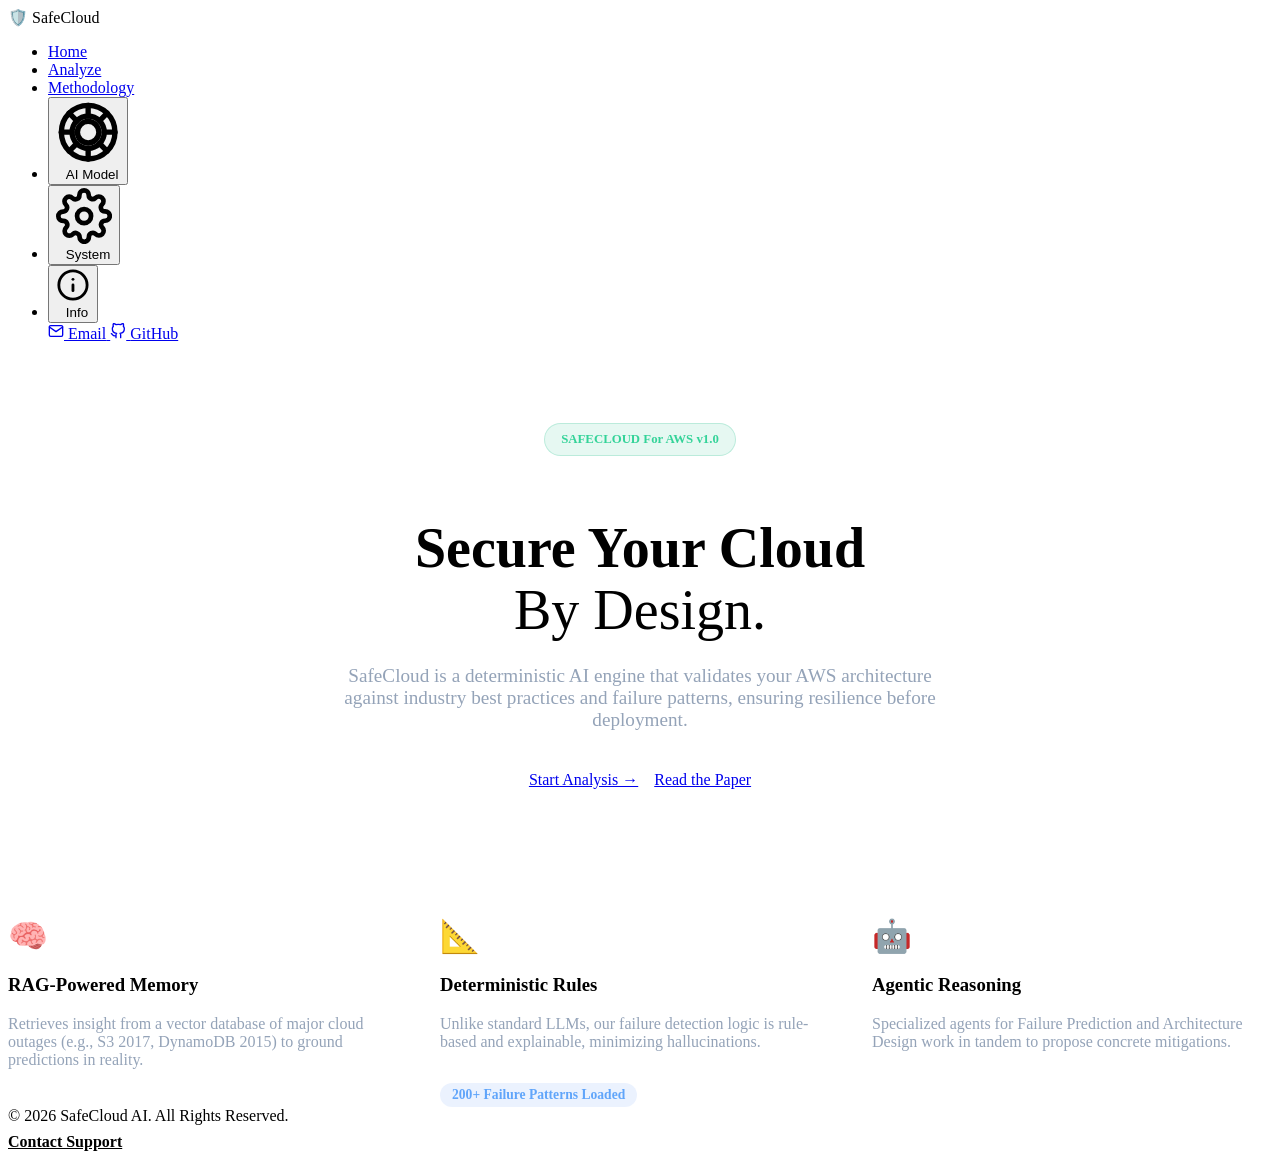
==== frontend/index.html @ f6242930 "working for multi-use case tested several times" ====
<!DOCTYPE html>
<html lang="en">

<head>
    <meta charset="UTF-8">
    <meta name="viewport" content="width=device-width, initial-scale=1.0">
    <title>SafeCloud | AWS Architecture Defense</title>
    <link rel="stylesheet" href="/static/style.css">
    <link href="https://fonts.googleapis.com/css2?family=Inter:wght@400;500;700;800&display=swap" rel="stylesheet">
</head>

<body>
    <header>
        <div class="logo">
            🛡️ <span>SafeCloud</span>
        </div>
        <nav>
            <ul>
                <li><a href="/" class="active">Home</a></li>
                <li><a href="/analyze">Analyze</a></li>
                <li><a href="/methodology">Methodology</a></li>

                <!-- Modern Icon Buttons -->
                <li>
                    <button class="nav-icon-btn" onclick="openAIModal()" title="AI Model Selection">
                        <svg class="nav-icon-svg" viewBox="0 0 24 24" fill="none" stroke="currentColor" stroke-width="2"
                            stroke-linecap="round" stroke-linejoin="round">
                            <path d="M12 2a10 10 0 1 0 10 10 10 10 0 0 0-10-10zm0 14a4 4 0 1 1 4-4 4 4 0 0 1-4 4z">
                            </path>
                            <path d="M12 12m-6 0a6 6 0 1 0 12 0a6 6 0 1 0-12 0"></path>
                            <path d="M12 2v4"></path>
                            <path d="M12 18v4"></path>
                            <path d="M4.93 4.93l2.83 2.83"></path>
                            <path d="M16.24 16.24l2.83 2.83"></path>
                            <path d="M2 12h4"></path>
                            <path d="M18 12h4"></path>
                            <path d="M4.93 19.07l2.83-2.83"></path>
                            <path d="M16.24 7.76l2.83-2.83"></path>
                        </svg>
                        <span style="margin-left: 0.5rem; font-weight: 500;">AI Model</span>
                    </button>
                </li>
                <li>
                    <button class="nav-icon-btn" onclick="openSettingsModal()" title="System Settings">
                        <svg class="nav-icon-svg" viewBox="0 0 24 24" fill="none" stroke="currentColor" stroke-width="2"
                            stroke-linecap="round" stroke-linejoin="round">
                            <circle cx="12" cy="12" r="3"></circle>
                            <path
                                d="M19.4 15a1.65 1.65 0 0 0 .33 1.82l.06.06a2 2 0 0 1 0 2.83 2 2 0 0 1-2.83 0l-.06-.06a1.65 1.65 0 0 0-1.82-.33 1.65 1.65 0 0 0-1 1.51V21a2 2 0 0 1-2 2 2 2 0 0 1-2-2v-.09A1.65 1.65 0 0 0 9 19.4a1.65 1.65 0 0 0-1.82.33l-.06.06a2 2 0 0 1-2.83 0 2 2 0 0 1 0-2.83l.06-.06a1.65 1.65 0 0 0 .33-1.82 1.65 1.65 0 0 0-1.51-1H3a2 2 0 0 1-2-2 2 2 0 0 1 2-2h.09A1.65 1.65 0 0 0 4.6 9a1.65 1.65 0 0 0-.33-1.82l-.06-.06a2 2 0 0 1 0-2.83 2 2 0 0 1 2.83 0l.06.06a1.65 1.65 0 0 0 1.82.33H9a1.65 1.65 0 0 0 1-1.51V3a2 2 0 0 1 2-2 2 2 0 0 1 2 2v.09a1.65 1.65 0 0 0 1 1.51 1.65 1.65 0 0 0 1.82-.33l.06-.06a2 2 0 0 1 2.83 0 2 2 0 0 1 0 2.83l-.06.06a1.65 1.65 0 0 0-.33 1.82V9a1.65 1.65 0 0 0 1.51 1H21a2 2 0 0 1 2 2 2 2 0 0 1-2 2h-.09a1.65 1.65 0 0 0-1.51 1z">
                            </path>
                        </svg>
                        <span style="margin-left: 0.5rem; font-weight: 500;">System</span>
                    </button>
                </li>

                <li class="info-dropdown">
                    <button class="nav-icon-btn" title="More Info">
                        <svg class="nav-icon-svg" viewBox="0 0 24 24" fill="none" stroke="currentColor" stroke-width="2"
                            stroke-linecap="round" stroke-linejoin="round">
                            <circle cx="12" cy="12" r="10"></circle>
                            <line x1="12" y1="16" x2="12" y2="12"></line>
                            <line x1="12" y1="8" x2="12.01" y2="8"></line>
                        </svg>
                        <span style="margin-left: 0.5rem; font-weight: 500;">Info</span>
                    </button>
                    <div class="info-content">
                        <a href="mailto:contact@safecloud.ai" class="icon-link">
                            <svg width="16" height="16" viewBox="0 0 24 24" fill="none" stroke="currentColor"
                                stroke-width="2" stroke-linecap="round" stroke-linejoin="round">
                                <path d="M4 4h16c1.1 0 2 .9 2 2v12c0 1.1-.9 2-2 2H4c-1.1 0-2-.9-2-2V6c0-1.1.9-2 2-2z">
                                </path>
                                <polyline points="22,6 12,13 2,6"></polyline>
                            </svg>
                            <span>Email</span>
                        </a>
                        <a href="https://github.com/safecloud/aws-failure-detector" target="_blank" class="icon-link">
                            <svg width="16" height="16" viewBox="0 0 24 24" fill="none" stroke="currentColor"
                                stroke-width="2" stroke-linecap="round" stroke-linejoin="round">
                                <path
                                    d="M9 19c-5 1.5-5-2.5-7-3m14 6v-3.87a3.37 3.37 0 0 0-.94-2.61c3.14-.35 6.44-1.54 6.44-7A5.44 5.44 0 0 0 20 4.77 5.07 5.07 0 0 0 19.91 1S18.73.65 16 2.48a13.38 13.38 0 0 0-7 0C6.27.65 5.09 1 5.09 1A5.07 5.07 0 0 0 5 4.77a5.44 5.44 0 0 0-1.5 3.78c0 5.42 3.3 6.61 6.44 7A3.37 3.37 0 0 0 9 18.13V22">
                                </path>
                            </svg>
                            <span>GitHub</span>
                        </a>
                    </div>
                </li>
            </ul>
        </nav>
    </header>

    <!-- 🤖 AI Modal (Model & Provider Selection) -->
    <div id="aiModal" class="modal-overlay"
        style="display: none; position: fixed; top: 0; left: 0; width: 100%; height: 100%; z-index: 1000; justify-content: center; align-items: center;">
        <div class="card"
            style="width: 450px; background: #0f172a; border: 1px solid #3b82f6; box-shadow: 0 0 20px rgba(59, 130, 246, 0.2);">
            <div
                style="display: flex; justify-content: space-between; align-items: center; margin-bottom: 1.5rem; border-bottom: 1px solid #1e293b; padding-bottom: 1rem;">
                <h3 style="margin: 0; display: flex; align-items: center; gap: 0.5rem;">
                    <svg width="24" height="24" viewBox="0 0 24 24" fill="none" stroke="#3b82f6" stroke-width="2">
                        <path d="M12 2a10 10 0 1 0 10 10 10 10 0 0 0-10-10zm0 14a4 4 0 1 1 4-4 4 4 0 0 1-4 4z"></path>
                    </svg>
                    AI Configuration
                </h3>
                <button onclick="closeAIModal()"
                    style="background: none; border: none; color: #64748b; font-size: 1.5rem; cursor: pointer;">&times;</button>
            </div>

            <div class="input-group">
                <label style="color: #94a3b8; font-size: 0.9rem; margin-bottom: 0.5rem; display: block;">API
                    Provider</label>
                <select id="modalProviderSelect" onchange="syncProviderSelection()"
                    style="width: 100%; padding: 0.8rem; background: #1e293b; border: 1px solid #334155; color: white; border-radius: 6px;">
                    <option value="openrouter">OpenRouter (Recommended)</option>
                    <option value="openai">OpenAI Direct</option>
                    <option value="other">Other (Custom URL)</option>
                </select>
                <input type="text" id="modalCustomProvider" placeholder="Enter custom provider..."
                    style="display: none; width: 100%; padding: 0.8rem; margin-top: 0.5rem; background: #0f172a; border: 1px solid #3b82f6; color: white; border-radius: 6px;">
            </div>

            <div class="input-group">
                <label style="color: #94a3b8; font-size: 0.9rem; margin-bottom: 0.5rem; display: block;">API Key</label>
                <input type="password" id="modalApiKey" placeholder="sk-..."
                    style="width: 100%; padding: 0.8rem; background: #1e293b; border: 1px solid #334155; color: white; border-radius: 6px; font-family: monospace;">
            </div>

            <div class="input-group">
                <label style="color: #94a3b8; font-size: 0.9rem; margin-bottom: 0.5rem; display: block;">Select
                    Model</label>
                <select id="modalModelSelect" onchange="syncModelSelection()"
                    style="width: 100%; padding: 0.8rem; background: #1e293b; border: 1px solid #334155; color: white; border-radius: 6px;">
                    <optgroup label="Google">
                        <option value="google/gemini-2.0-flash-exp:free">Gemini 2.0 Flash (Free)</option>
                        <option value="google/gemini-pro-1.5">Gemini 1.5 Pro</option>
                    </optgroup>
                    <optgroup label="Meta">
                        <option value="meta-llama/llama-3.2-3b-instruct:free">Llama 3.2 3B (Free)</option>
                        <option value="meta-llama/llama-3-70b-instruct">Llama 3 70B</option>
                    </optgroup>
                    <optgroup label="OpenAI">
                        <option value="openai/gpt-4o-mini">GPT-4o Mini</option>
                        <option value="openai/gpt-4o">GPT-4o</option>
                        <option value="openai/o1-preview">OpenAI o1</option>
                    </optgroup>
                    <optgroup label="Anthropic">
                        <option value="anthropic/claude-3.5-sonnet">Claude 3.5 Sonnet</option>
                        <option value="anthropic/claude-3-opus">Claude 3 Opus</option>
                    </optgroup>
                    <optgroup label="Custom">
                        <option value="other">Other (Custom)</option>
                    </optgroup>
                </select>
                <!-- Hidden Input for Custom Model -->
                <input type="text" id="modalCustomModel" placeholder="Enter custom model ID..."
                    style="display: none; width: 100%; padding: 0.8rem; margin-top: 0.5rem; background: #0f172a; border: 1px solid #3b82f6; color: white; border-radius: 6px;">
            </div>

            <div style="text-align: right; margin-top: 1.5rem;">
                <button onclick="saveAISelection()" class="btn" style="width: 100%;">Save AI Settings</button>
            </div>
        </div>
    </div>

    <!-- ⚙️ Settings Modal (Environment) -->
    <div id="settingsModal" class="modal-overlay"
        style="display: none; position: fixed; top: 0; left: 0; width: 100%; height: 100%; z-index: 1000; justify-content: center; align-items: center;">
        <div class="card"
            style="width: 450px; background: #0f172a; border: 1px solid #10b981; box-shadow: 0 0 20px rgba(16, 185, 129, 0.2);">
            <div
                style="display: flex; justify-content: space-between; align-items: center; margin-bottom: 1.5rem; border-bottom: 1px solid #1e293b; padding-bottom: 1rem;">
                <h3 style="margin: 0; display: flex; align-items: center; gap: 0.5rem;">
                    <svg width="24" height="24" viewBox="0 0 24 24" fill="none" stroke="#10b981" stroke-width="2">
                        <circle cx="12" cy="12" r="3"></circle>
                        <path
                            d="M19.4 15a1.65 1.65 0 0 0 .33 1.82l.06.06a2 2 0 0 1 0 2.83 2 2 0 0 1-2.83 0l-.06-.06a1.65 1.65 0 0 0-1.82-.33 1.65 1.65 0 0 0-1 1.51V21a2 2 0 0 1-2 2 2 2 0 0 1-2-2v-.09A1.65 1.65 0 0 0 9 19.4a1.65 1.65 0 0 0-1.82.33l-.06.06a2 2 0 0 1-2.83 0 2 2 0 0 1 0-2.83l.06-.06a1.65 1.65 0 0 0 .33-1.82 1.65 1.65 0 0 0-1.51-1H3a2 2 0 0 1-2-2 2 2 0 0 1 2-2h.09A1.65 1.65 0 0 0 4.6 9a1.65 1.65 0 0 0-.33-1.82l-.06-.06a2 2 0 0 1 0-2.83 2 2 0 0 1 2.83 0l.06.06a1.65 1.65 0 0 0 1.82.33H9a1.65 1.65 0 0 0 1-1.51V3a2 2 0 0 1 2-2 2 2 0 0 1 2 2v.09a1.65 1.65 0 0 0 1 1.51 1.65 1.65 0 0 0 1.82-.33l.06-.06a2 2 0 0 1 2.83 0 2 2 0 0 1 0 2.83l-.06.06a1.65 1.65 0 0 0-.33 1.82V9a1.65 1.65 0 0 0 1.51 1H21a2 2 0 0 1 2 2 2 2 0 0 1-2 2h-.09a1.65 1.65 0 0 0-1.51 1z">
                        </path>
                    </svg>
                    System Settings
                </h3>
                <button onclick="closeSettingsModal()"
                    style="background: none; border: none; color: #64748b; font-size: 1.5rem; cursor: pointer;">&times;</button>
            </div>

            <!-- Mode Toggle -->
            <div class="input-group"
                style="background: #1e293b; padding: 1rem; border-radius: 8px; border: 1px solid #334155;">
                <label style="display: block; margin-bottom: 0.5rem; color: #94a3b8; font-size: 0.9rem;">Execution
                    Mode</label>
                <div style="display: flex; gap: 1rem;">
                    <label style="display: flex; align-items: center; gap: 0.5rem; cursor: pointer; color: white;">
                        <input type="radio" name="execMode" value="online" checked onchange="toggleModeUI()">
                        🌍 Online (Live API)
                    </label>
                    <label style="display: flex; align-items: center; gap: 0.5rem; cursor: pointer; color: white;">
                        <input type="radio" name="execMode" value="local" onchange="toggleModeUI()">
                        💻 Local (Offline Sim)
                    </label>
                </div>
            </div>

            <!-- Offline Message (conditionally shown) -->
            <div id="offlineConfig"
                style="display: none; margin-top: 1rem; padding: 1rem; background: rgba(16, 185, 129, 0.1); border: 1px solid rgba(16, 185, 129, 0.3); border-radius: 6px; color: #34d399;">
                ✅ <strong>Offline Mode Active:</strong> Analysis will run using the local simulation engine.
            </div>

            <div style="text-align: right; margin-top: 1.5rem;">
                <button onclick="saveSystemSettings()" class="btn" style="width: 100%; background: #10b981;">Save
                    Configuration</button>
            </div>
        </div>
    </div>

    <main>
        <div style="text-align: center; padding: 4rem 0;">
            <div
                style="display: inline-block; padding: 0.5rem 1rem; background: rgba(16, 185, 129, 0.1); color: #34d399; border-radius: 999px; font-size: 0.8rem; font-weight: 600; margin-bottom: 1.5rem; border: 1px solid rgba(16, 185, 129, 0.2);">
                SAFECLOUD For AWS v1.0
            </div>
            <h1 style="font-size: 3.5rem; margin-bottom: 1.5rem; line-height: 1.1;">
                Secure Your Cloud<br>
                <span style="color: var(--text-secondary); font-weight: 400;">By Design.</span>
            </h1>
            <p style="font-size: 1.2rem; color: #94a3b8; max-width: 600px; margin: 0 auto 2.5rem;">
                SafeCloud is a deterministic AI engine that validates your AWS architecture against industry best
                practices and failure patterns, ensuring resilience before deployment.
            </p>
            <div style="display: flex; gap: 1rem; justify-content: center;">
                <a href="/analyze" class="btn">Start Analysis &rarr;</a>
                <a href="/methodology" class="btn btn-secondary">Read the Paper</a>
            </div>
        </div>

        <div
            style="display: grid; grid-template-columns: repeat(auto-fit, minmax(300px, 1fr)); gap: 2rem; margin-top: 4rem;">
            <div class="card">
                <div style="font-size: 2rem; margin-bottom: 1rem;">🧠</div>
                <h3>RAG-Powered Memory</h3>
                <p style="color: #94a3b8;">Retrieves insight from a vector database of major cloud outages (e.g., S3
                    2017, DynamoDB 2015) to ground predictions in reality.</p>
            </div>
            <div class="card">
                <div style="font-size: 2rem; margin-bottom: 1rem;">📐</div>
                <h3>Deterministic Rules</h3>
                <p style="color: #94a3b8;">Unlike standard LLMs, our failure detection logic is rule-based and
                    explainable, minimizing hallucinations.</p>
                <div
                    style="margin-top: 1rem; display: inline-block; background: rgba(59, 130, 246, 0.1); color: #60a5fa; padding: 4px 12px; border-radius: 99px; font-size: 0.85rem; font-weight: 600;">
                    200+ Failure Patterns Loaded
                </div>
            </div>
            <div class="card">
                <div style="font-size: 2rem; margin-bottom: 1rem;">🤖</div>
                <h3>Agentic Reasoning</h3>
                <p style="color: #94a3b8;">Specialized agents for Failure Prediction and Architecture Design work in
                    tandem to propose concrete mitigations.</p>
            </div>
        </div>
    </main>

    <footer>
        <div style="margin-bottom: 0.5rem;">&copy; 2026 SafeCloud AI. All Rights Reserved.</div>
        <div>
            <a href="mailto:contact@safecloud.ai" style="color: var(--accent-green); font-weight: 600;">Contact
                Support</a>
        </div>
    </footer>

    <script src="/static/app.js"></script>
    <script>
        // Inline Modal Logic for Global Navbar
        function openAIModal() {
            document.getElementById('aiModal').style.display = 'flex';

            // Load Saved Provider
            const savedP = localStorage.getItem('safecloud_online_provider') || 'openrouter';
            const selP = document.getElementById('modalProviderSelect');

            if (['openrouter', 'openai'].includes(savedP)) selP.value = savedP;
            else {
                selP.value = 'other';
                document.getElementById('modalCustomProvider').style.display = 'block';
                document.getElementById('modalCustomProvider').value = savedP;
            }

            // Load Key
            document.getElementById('modalApiKey').value = localStorage.getItem('safecloud_api_key') || '';

            // Load Saved Model
            const saved = localStorage.getItem('safecloud_model') || 'google/gemini-2.0-flash-exp:free';
            const sel = document.getElementById('modalModelSelect');
            let exists = false;
            for (let opt of sel.options) if (opt.value === saved) exists = true;

            if (exists) { sel.value = saved; }
            else {
                sel.value = 'other';
                document.getElementById('modalCustomModel').style.display = 'block';
                document.getElementById('modalCustomModel').value = saved;
            }
        }
        function closeAIModal() { document.getElementById('aiModal').style.display = 'none'; }

        function openSettingsModal() {
            document.getElementById('settingsModal').style.display = 'flex';

            // Determine Mode (Local vs Online)
            // If the ACTIVE provider is simulation, we are in local mode.
            const currentProvider = localStorage.getItem('safecloud_provider') || 'openrouter';
            let isLocal = (currentProvider === 'simulation');

            // Set Radio Buttons
            document.querySelector(`input[name="execMode"][value="${isLocal ? 'local' : 'online'}"]`).checked = true;

            toggleModeUI();
        }

        function closeSettingsModal() { document.getElementById('settingsModal').style.display = 'none'; }

        // Sync Dropdowns
        function syncModelSelection() {
            const val = document.getElementById('modalModelSelect').value;
            document.getElementById('modalCustomModel').style.display = (val === 'other') ? 'block' : 'none';
        }
        function syncProviderSelection() {
            const val = document.getElementById('modalProviderSelect').value;
            document.getElementById('modalCustomProvider').style.display = (val === 'other') ? 'block' : 'none';
        }

        function toggleModeUI() {
            const mode = document.querySelector('input[name="execMode"]:checked').value;
            document.getElementById('offlineConfig').style.display = (mode === 'local') ? 'block' : 'none';
            // No online config in settings anymore
        }

        function saveAISelection() {
            // Save Provider
            let prov = document.getElementById('modalProviderSelect').value;
            if (prov === 'other') prov = document.getElementById('modalCustomProvider').value;
            localStorage.setItem('safecloud_online_provider', prov);

            // Save Key
            const key = document.getElementById('modalApiKey').value;
            localStorage.setItem('safecloud_api_key', key);

            // Save Model
            let val = document.getElementById('modalModelSelect').value;
            if (val === 'other') val = document.getElementById('modalCustomModel').value;
            if (!val) return alert("Enter a model ID");
            localStorage.setItem('safecloud_model', val);

            // If we are currently in "Online" mode (not simulation), update the ACTIVE provider too
            const currentActive = localStorage.getItem('safecloud_provider');
            if (currentActive !== 'simulation') {
                localStorage.setItem('safecloud_provider', prov);
            }

            closeAIModal();
            alert("Updated AI Configuration!");
        }

        function saveSystemSettings() {
            const mode = document.querySelector('input[name="execMode"]:checked').value;

            if (mode === 'local') {
                localStorage.setItem('safecloud_provider', 'simulation');
            } else {
                // If switching to online, restore the preferred online provider
                const onlineProv = localStorage.getItem('safecloud_online_provider') || 'openrouter';
                localStorage.setItem('safecloud_provider', onlineProv);
            }

            closeSettingsModal();
            alert("Updated System Mode: " + (mode === 'local' ? 'Offline Simulation' : 'Online API'));
        }
    </script>
</body>

</html>
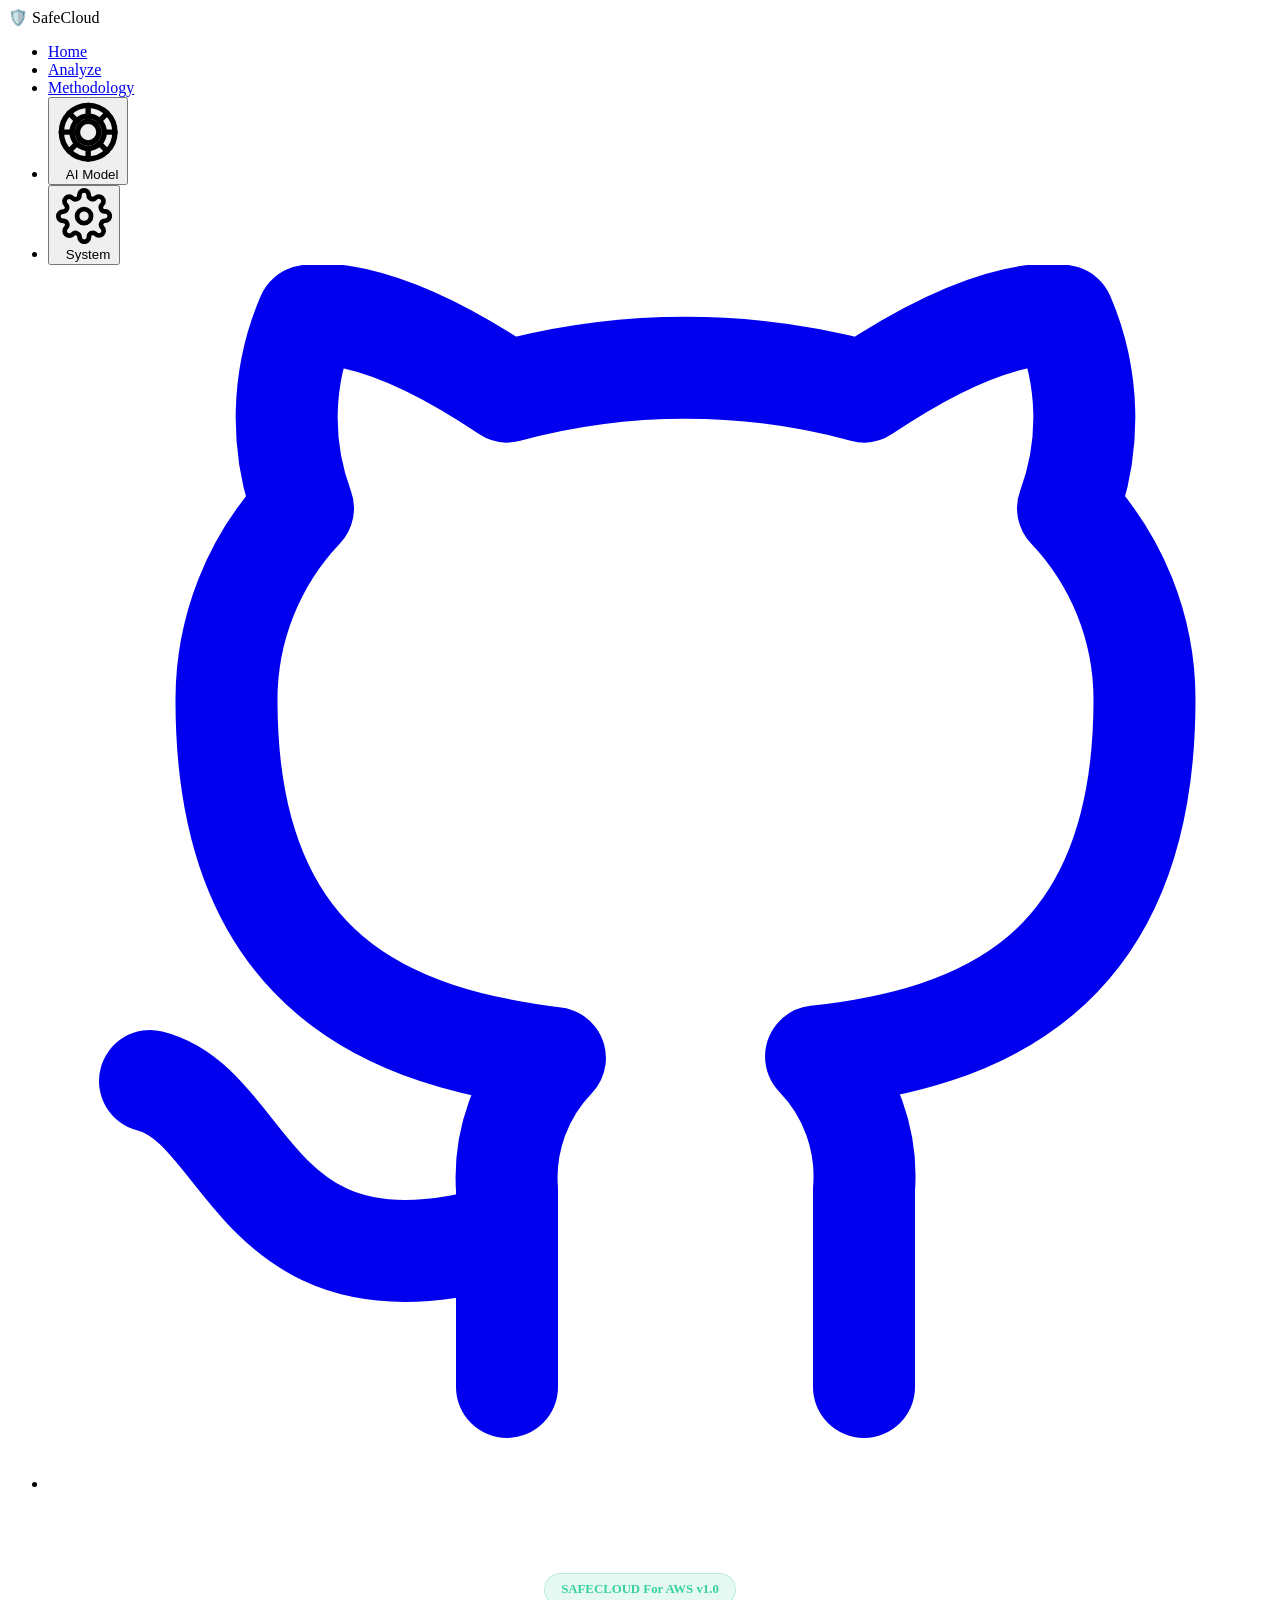
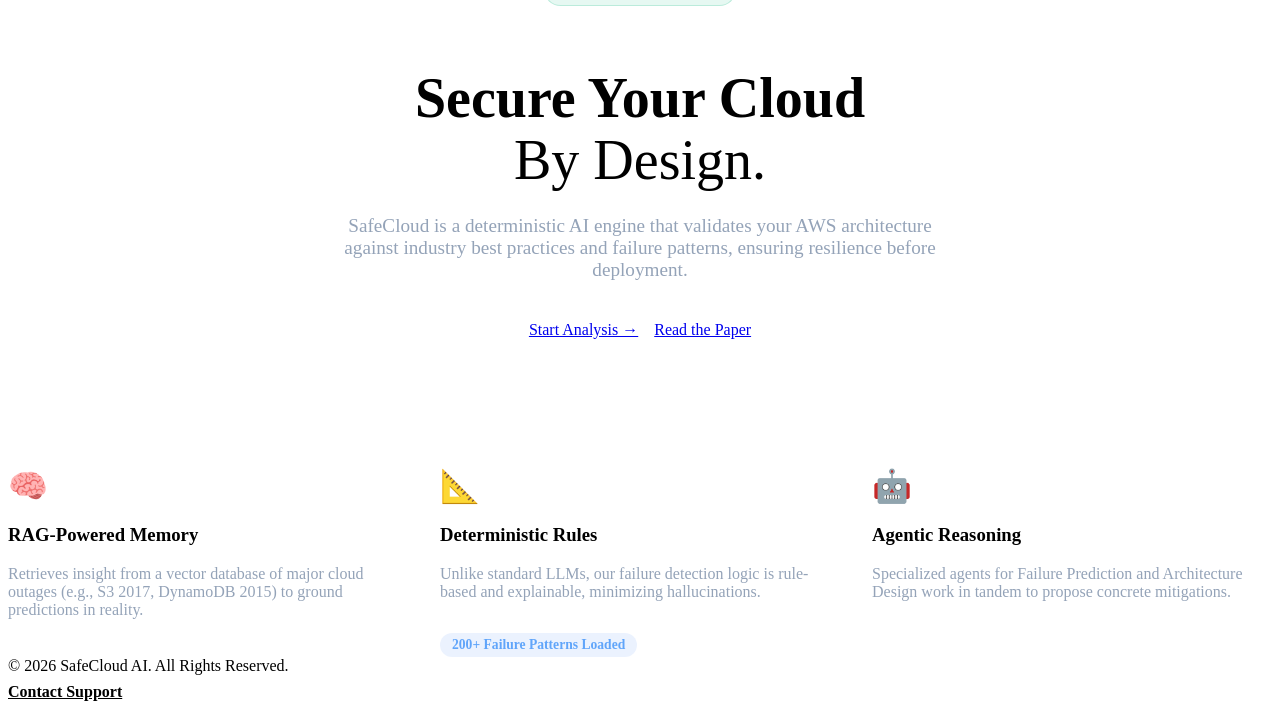
==== commit 73013162: "Production grade improvements: config management, error handling, logging, Docker, documentation" ====
--- a/frontend/index.html
+++ b/frontend/index.html
@@ -52,39 +52,16 @@
                         <span style="margin-left: 0.5rem; font-weight: 500;">System</span>
                     </button>
                 </li>
-
-                <li class="info-dropdown">
-                    <button class="nav-icon-btn" title="More Info">
+                <li>
+                    <a href="https://github.com/karthikc1125/aws-architecture-failure-detection-system" target="_blank" class="nav-icon-btn" title="View on GitHub">
                         <svg class="nav-icon-svg" viewBox="0 0 24 24" fill="none" stroke="currentColor" stroke-width="2"
                             stroke-linecap="round" stroke-linejoin="round">
-                            <circle cx="12" cy="12" r="10"></circle>
-                            <line x1="12" y1="16" x2="12" y2="12"></line>
-                            <line x1="12" y1="8" x2="12.01" y2="8"></line>
+                            <path
+                                d="M9 19c-5 1.5-5-2.5-7-3m14 6v-3.87a3.37 3.37 0 0 0-.94-2.61c3.14-.35 6.44-1.54 6.44-7A5.44 5.44 0 0 0 20 4.77 5.07 5.07 0 0 0 19.91 1S18.73.65 16 2.48a13.38 13.38 0 0 0-7 0C6.27.65 5.09 1 5.09 1A5.07 5.07 0 0 0 5 4.77a5.44 5.44 0 0 0-1.5 3.78c0 5.42 3.3 6.61 6.44 7A3.37 3.37 0 0 0 9 18.13V22">
+                            </path>
                         </svg>
-                        <span style="margin-left: 0.5rem; font-weight: 500;">Info</span>
-                    </button>
-                    <div class="info-content">
-                        <a href="mailto:contact@safecloud.ai" class="icon-link">
-                            <svg width="16" height="16" viewBox="0 0 24 24" fill="none" stroke="currentColor"
-                                stroke-width="2" stroke-linecap="round" stroke-linejoin="round">
-                                <path d="M4 4h16c1.1 0 2 .9 2 2v12c0 1.1-.9 2-2 2H4c-1.1 0-2-.9-2-2V6c0-1.1.9-2 2-2z">
-                                </path>
-                                <polyline points="22,6 12,13 2,6"></polyline>
-                            </svg>
-                            <span>Email</span>
-                        </a>
-                        <a href="https://github.com/safecloud/aws-failure-detector" target="_blank" class="icon-link">
-                            <svg width="16" height="16" viewBox="0 0 24 24" fill="none" stroke="currentColor"
-                                stroke-width="2" stroke-linecap="round" stroke-linejoin="round">
-                                <path
-                                    d="M9 19c-5 1.5-5-2.5-7-3m14 6v-3.87a3.37 3.37 0 0 0-.94-2.61c3.14-.35 6.44-1.54 6.44-7A5.44 5.44 0 0 0 20 4.77 5.07 5.07 0 0 0 19.91 1S18.73.65 16 2.48a13.38 13.38 0 0 0-7 0C6.27.65 5.09 1 5.09 1A5.07 5.07 0 0 0 5 4.77a5.44 5.44 0 0 0-1.5 3.78c0 5.42 3.3 6.61 6.44 7A3.37 3.37 0 0 0 9 18.13V22">
-                                </path>
-                            </svg>
-                            <span>GitHub</span>
-                        </a>
-                    </div>
+                    </a>
                 </li>
-            </ul>
         </nav>
     </header>
 
@@ -373,6 +350,23 @@
             closeSettingsModal();
             alert("Updated System Mode: " + (mode === 'local' ? 'Offline Simulation' : 'Online API'));
         }
+
+        function toggleInfoDropdown(event) {
+            event.stopPropagation();
+            const dropdown = document.querySelector('.info-dropdown');
+            console.log('Toggle Info Dropdown - Before:', dropdown.classList.contains('active'));
+            dropdown.classList.toggle('active');
+            console.log('Toggle Info Dropdown - After:', dropdown.classList.contains('active'));
+        }
+
+        // Close dropdown when clicking outside
+        document.addEventListener('click', function(event) {
+            const dropdown = document.querySelector('.info-dropdown');
+            if (!dropdown.contains(event.target)) {
+                console.log('Closing dropdown from outside click');
+                dropdown.classList.remove('active');
+            }
+        });
     </script>
 </body>
 
